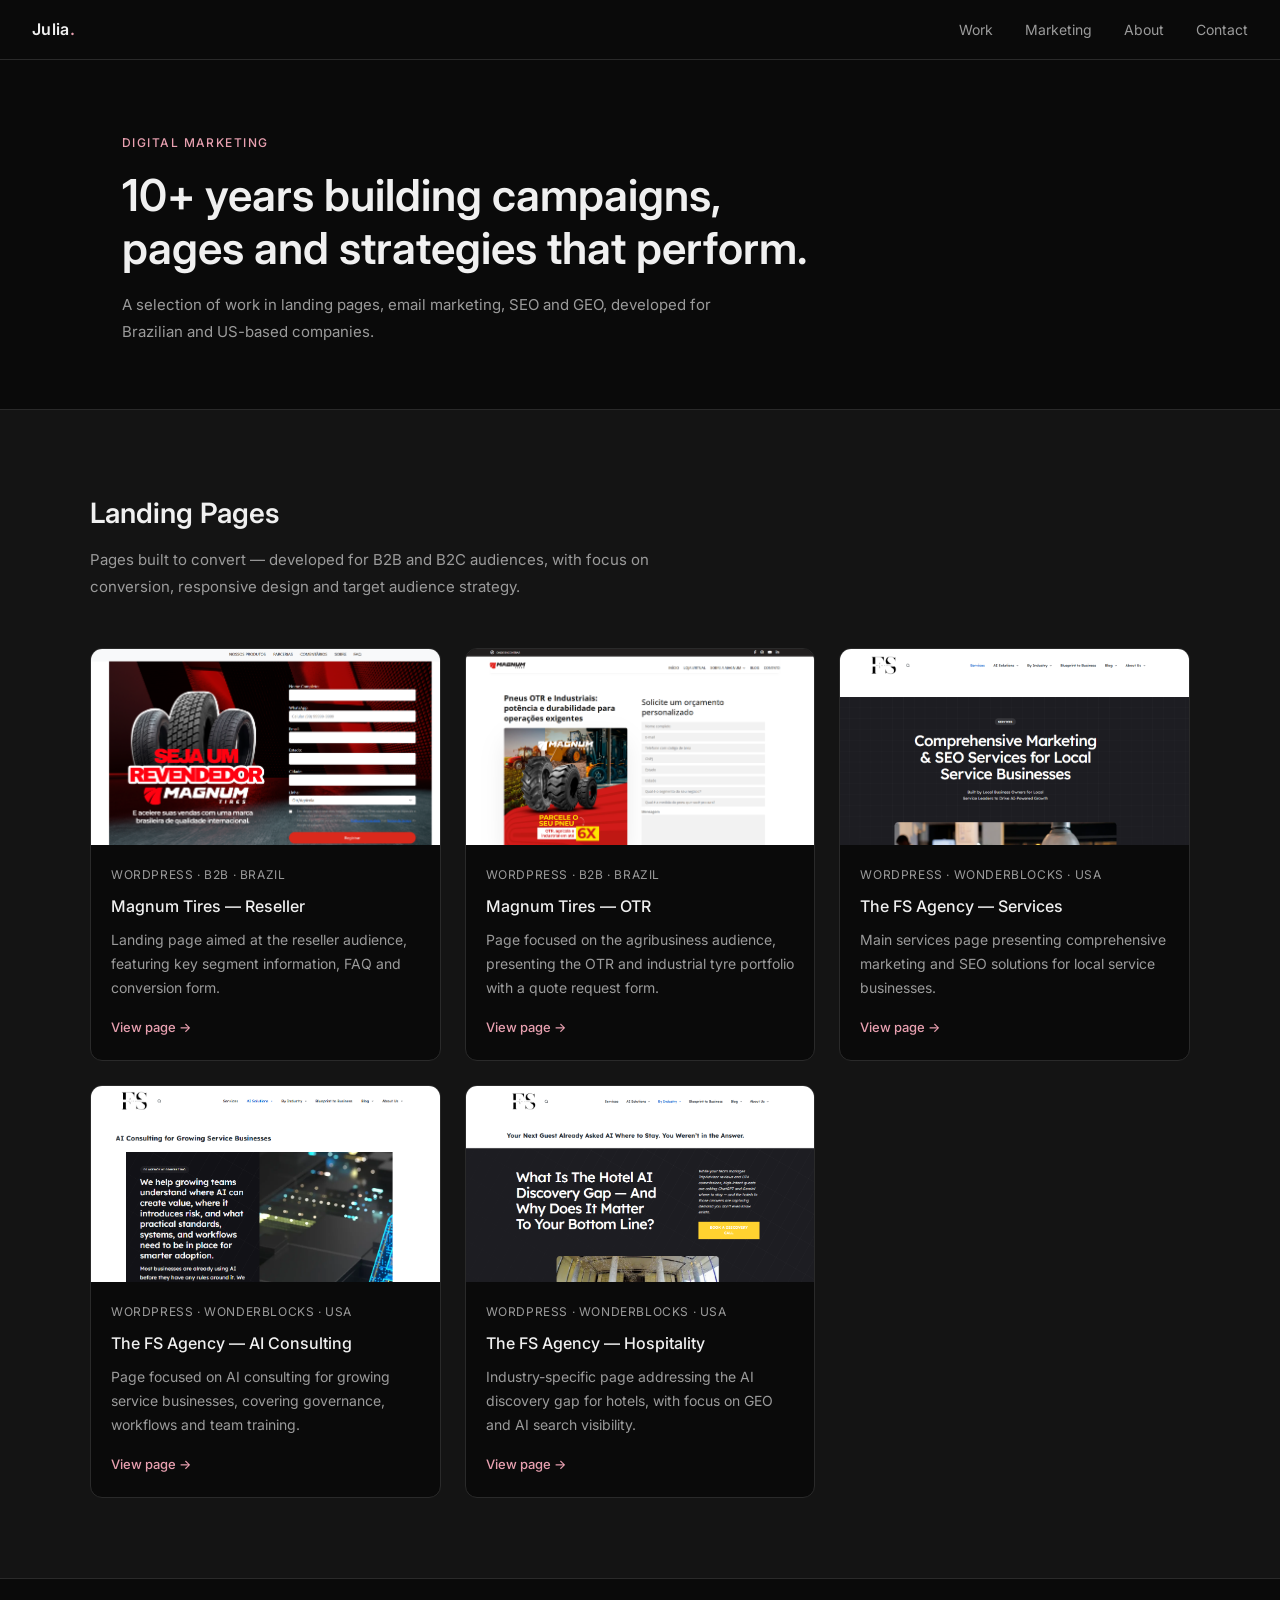
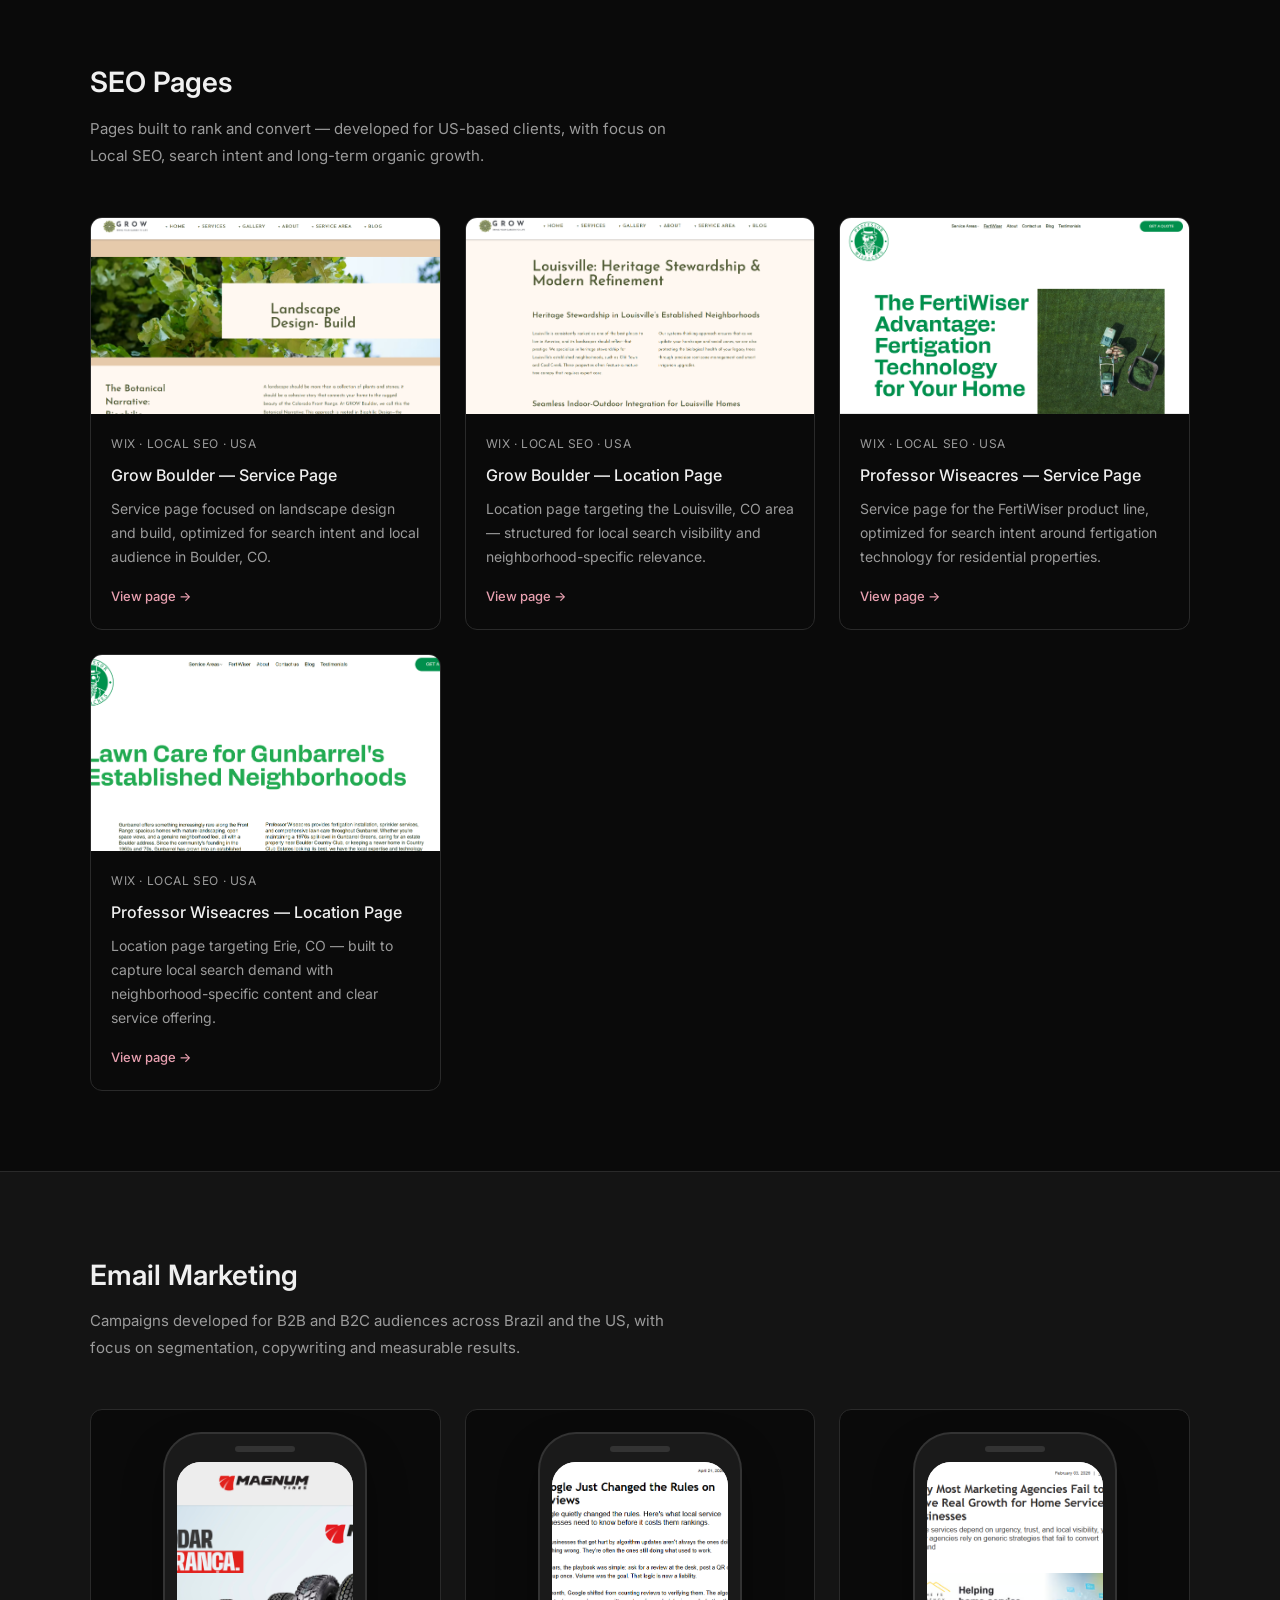
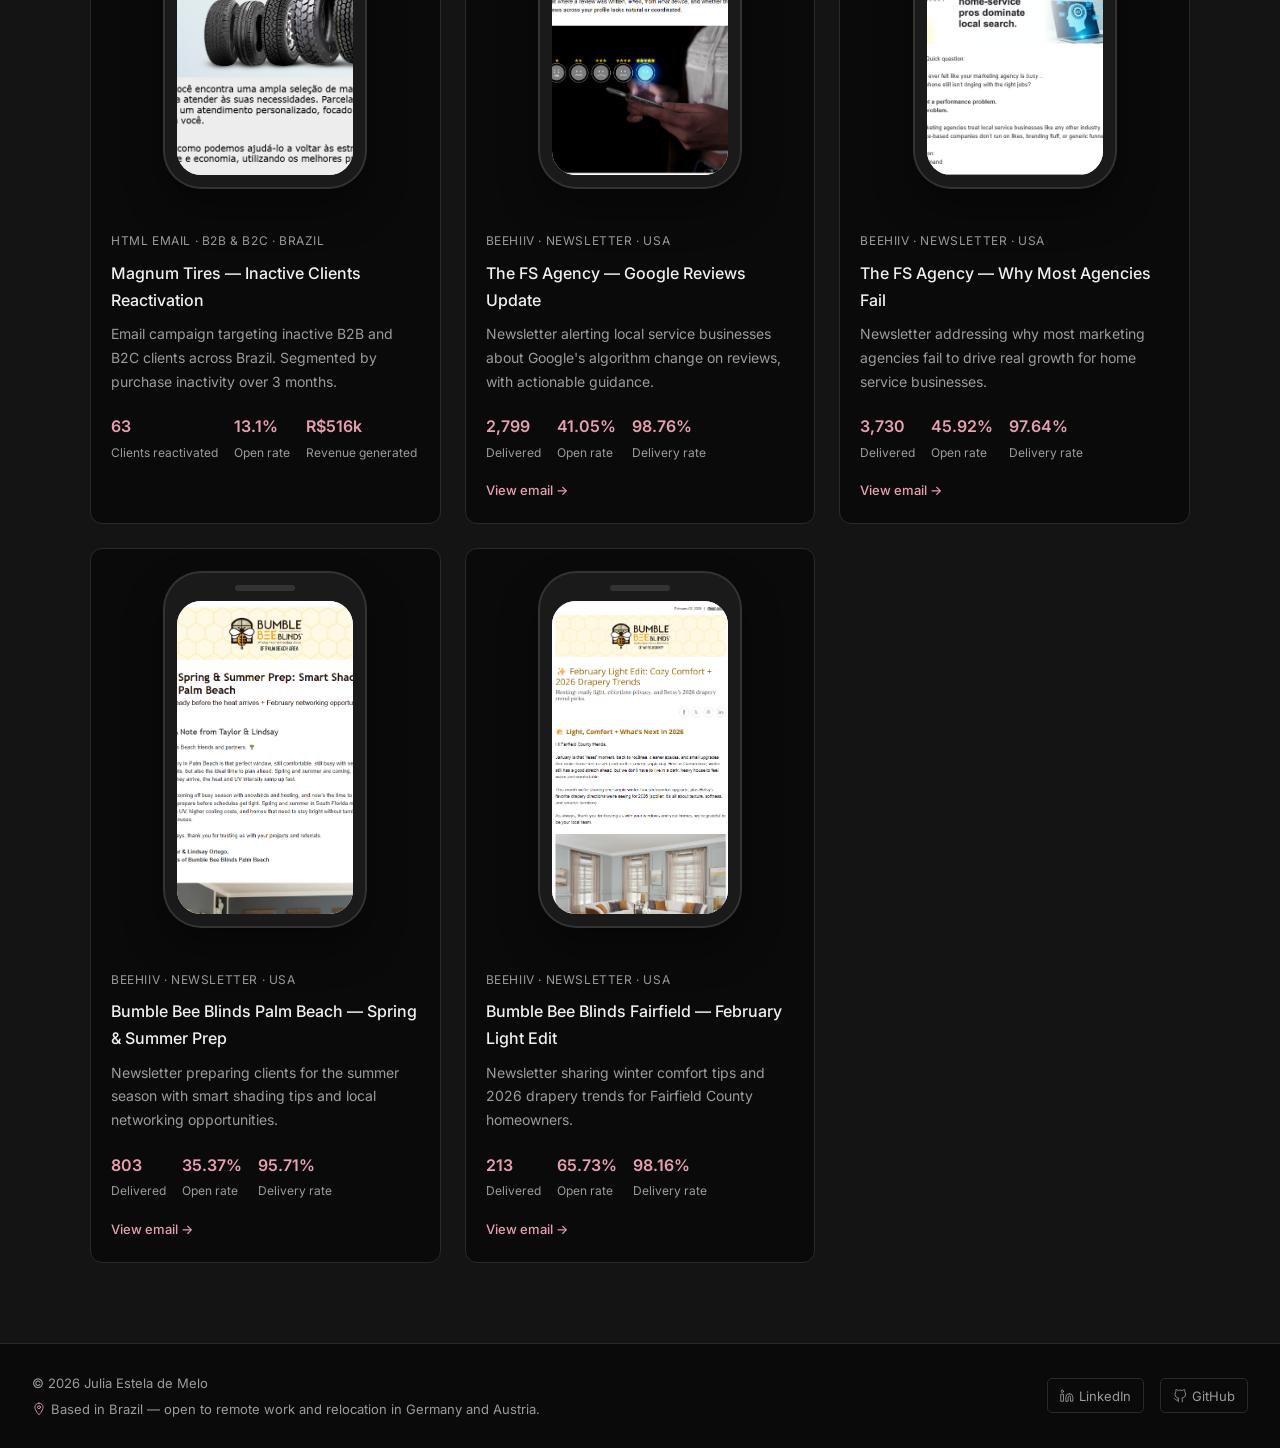
==== digital-marketing.html @ 3f05b2bf "feat: add email marketing section with phone mockup and metrics" ====
<!DOCTYPE html>
<html lang="en">
<head>
  <meta charset="UTF-8">
  <meta name="viewport" content="width=device-width, initial-scale=1.0">

  <!-- Search engine indexing: private portfolio, do not index -->
  <meta name="robots" content="noindex, nofollow">

  <!-- SEO: page description -->
  <meta name="description" content="Digital marketing portfolio — landing pages, email marketing, SEO and GEO work by Julia Estela de Melo.">

  <!-- Open Graph -->
  <meta property="og:title" content="Digital Marketing — Julia Estela de Melo">
  <meta property="og:description" content="Landing pages, email marketing, SEO and GEO work by Julia Estela de Melo.">
  <meta property="og:type" content="website">

 <title>Julia Estela de Melo — Front-End & SEO · Code Meets Strategy</title>

  <!-- Fonts -->
  <link rel="preconnect" href="https://fonts.googleapis.com">
  <link rel="preconnect" href="https://fonts.gstatic.com" crossorigin>
  <link href="https://fonts.googleapis.com/css2?family=Inter:wght@400;500;600&display=swap" rel="stylesheet">

  <style>
    /* ==============================
       RESET & BASE
    ============================== */
    *, *::before, *::after {
      box-sizing: border-box;
      margin: 0;
      padding: 0;
    }

    :root {
      --color-bg:         #0a0a0a;
      --color-bg-alt:     #141414;
      --color-text:       #f0f0f0;
      --color-muted:      #9b9b9b;
      --color-accent:     #e8a0b0;
      --color-border:     #2a2a2a;
      --font-main:        'Inter', system-ui, sans-serif;
    }

    html { scroll-behavior: smooth; }

    body {
      font-family: var(--font-main);
      background-color: var(--color-bg);
      color: var(--color-text);
      line-height: 1.7;
    }

    /* ==============================
       NAVBAR
    ============================== */
    .navbar {
      position: fixed;
      top: 0;
      left: 0;
      width: 100%;
      z-index: 100;
      background-color: var(--color-bg);
      border-bottom: 1px solid var(--color-border);
      padding: 1rem 2rem;
      display: flex;
      justify-content: space-between;
      align-items: center;
    }

    .navbar__logo {
      font-size: 1rem;
      font-weight: 600;
      color: var(--color-text);
      text-decoration: none;
      letter-spacing: 0.02em;
    }

    .navbar__logo span { color: var(--color-accent); }

    .navbar__links {
      list-style: none;
      display: flex;
      gap: 2rem;
    }

    .navbar__links a {
      font-size: 0.875rem;
      color: var(--color-muted);
      text-decoration: none;
      transition: color 0.2s;
    }

    .navbar__links a:hover { color: var(--color-accent); }

    .navbar__toggle {
      display: none;
      flex-direction: column;
      gap: 5px;
      cursor: pointer;
      background: none;
      border: none;
      padding: 4px;
    }

    .navbar__toggle span {
      display: block;
      width: 24px;
      height: 1.5px;
      background-color: var(--color-text);
      transition: background-color 0.2s;
    }

    .navbar__toggle:hover span { background-color: var(--color-accent); }

    /* ==============================
       PAGE HERO
    ============================== */
    .page-hero {
      padding: 8rem 2rem 4rem;
      max-width: 1100px;
      margin: 0 auto;
    }

    .page-hero__label {
      display: inline-block;
      font-size: 0.75rem;
      font-weight: 500;
      letter-spacing: 0.12em;
      text-transform: uppercase;
      color: var(--color-accent);
      margin-bottom: 1rem;
    }

    .page-hero__title {
      font-size: clamp(1.75rem, 4vw, 2.75rem);
      font-weight: 600;
      color: var(--color-text);
      margin-bottom: 1rem;
      line-height: 1.2;
    }

    .page-hero__desc {
      font-size: 0.9375rem;
      color: var(--color-muted);
      max-width: 600px;
      line-height: 1.8;
    }

    /* ==============================
       SECTION BASE
    ============================== */
    .section {
      padding: 5rem 2rem;
      border-top: 1px solid var(--color-border);
    }

    .section--alt { background-color: var(--color-bg-alt); }

    .section__container {
      max-width: 1100px;
      margin: 0 auto;
    }

    .section__label {
      display: inline-block;
      font-size: 0.75rem;
      font-weight: 500;
      letter-spacing: 0.12em;
      text-transform: uppercase;
      color: var(--color-accent);
      margin-bottom: 0.75rem;
    }

    .section__title {
      font-size: clamp(1.25rem, 3vw, 1.75rem);
      font-weight: 600;
      color: var(--color-text);
      margin-bottom: 0.5rem;
    }

    .section__desc {
      font-size: 0.9375rem;
      color: var(--color-muted);
      max-width: 600px;
      line-height: 1.8;
      margin-bottom: 3rem;
    }

    /* ==============================
       CARDS GRID
    ============================== */
    .cards__grid {
      display: grid;
      grid-template-columns: repeat(auto-fit, minmax(300px, 1fr));
      gap: 1.5rem;
    }

    .card {
      background-color: var(--color-bg);
      border: 1px solid var(--color-border);
      border-radius: 12px;
      overflow: hidden;
      transition: border-color 0.2s;
    }

    .card:hover { border-color: rgba(232, 160, 176, 0.3); }

    .card__image {
      width: 100%;
      aspect-ratio: 16 / 9;
      object-fit: cover;
      object-position: top;
      display: block;
    }

    .card__body {
      padding: 1.25rem;
      display: flex;
      flex-direction: column;
      gap: 0.5rem;
    }

    .card__tag {
      font-size: 0.75rem;
      color: var(--color-muted);
      letter-spacing: 0.05em;
      text-transform: uppercase;
    }

    .card__title {
      font-size: 1rem;
      font-weight: 500;
      color: var(--color-text);
    }

    .card__desc {
      font-size: 0.875rem;
      color: var(--color-muted);
      line-height: 1.7;
    }

    .card__link {
      display: inline-flex;
      align-items: center;
      gap: 5px;
      font-size: 0.8125rem;
      font-weight: 500;
      color: var(--color-accent);
      text-decoration: none;
      margin-top: 0.5rem;
      border-bottom: 1px solid transparent;
      transition: border-color 0.2s;
      padding-bottom: 1px;
      width: fit-content;
    }

    .card__link:hover { border-color: var(--color-accent); }

    /* ==============================
       FOOTER
    ============================== */
    .footer {
      padding: 1.75rem 2rem;
      border-top: 1px solid var(--color-border);
      display: flex;
      justify-content: space-between;
      align-items: center;
      gap: 2rem;
    }

    .footer__left {
      display: flex;
      flex-direction: column;
      gap: 0.25rem;
    }

    .footer__copy {
      font-size: 0.8125rem;
      color: var(--color-muted);
    }

    .footer__location {
      font-size: 0.8125rem;
      color: var(--color-muted);
      display: flex;
      align-items: center;
      gap: 5px;
      flex-wrap: nowrap;
    }

    .footer__location svg {
      flex-shrink: 0;
      display: block;
      margin-top: 1px;
    }

    .footer__links {
      display: flex;
      gap: 1rem;
      flex-shrink: 0;
    }

    .footer__link {
      font-size: 0.8125rem;
      color: var(--color-muted);
      text-decoration: none;
      display: inline-flex;
      align-items: center;
      gap: 5px;
      border: 1px solid var(--color-border);
      padding: 0.35rem 0.75rem;
      border-radius: 5px;
      transition: color 0.2s, border-color 0.2s;
    }

    .footer__link:hover {
      color: var(--color-accent);
      border-color: rgba(232, 160, 176, 0.3);
    }

    /* ==============================
   PHONE MOCKUP
============================== */
.phone-mockup {
  width: 200px;
  margin: 1.5rem auto;
  background-color: #1a1a1a;
  border-radius: 36px;
  padding: 12px;
  box-shadow:
    0 0 0 2px #333,
    0 20px 40px rgba(0, 0, 0, 0.4);
  position: relative;
}

.phone-mockup::before {
  content: '';
  display: block;
  width: 60px;
  height: 6px;
  background-color: #333;
  border-radius: 3px;
  margin: 0 auto 10px;
}

.phone-mockup__screen {
  border-radius: 24px;
  overflow: hidden;
  aspect-ratio: 9 / 16;
  background-color: #fff;
}

.phone-mockup__screen img {
  width: 100%;
  height: 100%;
  object-fit: cover;
  object-position: top;
  display: block;
}

/* ==============================
   EMAIL METRICS
============================== */
.email-metrics {
  display: flex;
  gap: 1rem;
  margin-top: 0.75rem;
  flex-wrap: wrap;
}

.email-metric {
  display: flex;
  flex-direction: column;
  gap: 2px;
}

.email-metric__value {
  font-size: 1rem;
  font-weight: 600;
  color: var(--color-accent);
}

.email-metric__label {
  font-size: 0.75rem;
  color: var(--color-muted);
}

    /* ==============================
       RESPONSIVE
    ============================== */
    @media (max-width: 768px) {
      .navbar__links {
        display: none;
        flex-direction: column;
        gap: 1rem;
        position: absolute;
        top: 100%;
        left: 0;
        width: 100%;
        background-color: var(--color-bg);
        border-bottom: 1px solid var(--color-border);
        padding: 1.5rem 2rem;
      }

      .navbar__links.is-open { display: flex; }
      .navbar__toggle { display: flex; }

      .page-hero { padding: 7rem 1.5rem 3rem; }

      .section { padding: 3rem 1.5rem; }

      .cards__grid { grid-template-columns: 1fr; }

      .footer {
        flex-direction: column;
        text-align: center;
        gap: 1rem;
      }

      .footer__left { align-items: center; }
      .footer__location { justify-content: center; }
      .footer__links { justify-content: center; }
    }
  </style>
</head>

<body>

  <!-- NAVBAR -->
  <header>
    <nav class="navbar" aria-label="Main navigation">
      <a href="index.html" class="navbar__logo">Julia<span>.</span></a>
      <ul class="navbar__links" id="navLinks">
        <li><a href="index.html#work">Work</a></li>
        <li><a href="digital-marketing.html" aria-current="page">Marketing</a></li>
        <li><a href="index.html#about">About</a></li>
        <li><a href="index.html#contact">Contact</a></li>
      </ul>
      <button class="navbar__toggle" id="navToggle" aria-label="Toggle menu" aria-expanded="false" aria-controls="navLinks">
        <span></span><span></span><span></span>
      </button>
    </nav>
  </header>

  <main>

    <!-- PAGE HERO -->
    <div class="page-hero">
      <span class="page-hero__label">Digital Marketing</span>
      <h1 class="page-hero__title">10+ years building campaigns,<br>pages and strategies that perform.</h1>
      <p class="page-hero__desc">
        A selection of work in landing pages, email marketing, SEO and GEO, developed for Brazilian and US-based companies.
      </p>
    </div>

    <!-- LANDING PAGES -->
    <section class="section section--alt" id="landing-pages">
      <div class="section__container">
        <h2 class="section__title">Landing Pages</h2>
        <p class="section__desc">Pages built to convert — developed for B2B and B2C audiences, with focus on conversion, responsive design and target audience strategy.</p>
        <div class="cards__grid">

          <!-- Card: Magnum Revendedor -->
          <div class="card">
            <img src="assets/images/magnum-revendedor.png" alt="Magnum Tires reseller landing page" class="card__image" loading="lazy">
            <div class="card__body">
              <span class="card__tag">WordPress · B2B · Brazil</span>
              <h3 class="card__title">Magnum Tires — Reseller</h3>
              <p class="card__desc">Landing page aimed at the reseller audience, featuring key segment information, FAQ and conversion form.</p>
              <a href="https://magnumtires.com.br/revendedor/" target="_blank" rel="noopener noreferrer" class="card__link">View page →</a>
            </div>
          </div>

          <!-- Card: Magnum OTR -->
          <div class="card">
            <img src="assets/images/magnum-otr.png" alt="Magnum Tires OTR landing page" class="card__image" loading="lazy">
            <div class="card__body">
              <span class="card__tag">WordPress · B2B · Brazil</span>
              <h3 class="card__title">Magnum Tires — OTR</h3>
              <p class="card__desc">Page focused on the agribusiness audience, presenting the OTR and industrial tyre portfolio with a quote request form.</p>
              <a href="https://magnumtires.com.br/otr/" target="_blank" rel="noopener noreferrer" class="card__link">View page →</a>
            </div>
          </div>

          <!-- Card: FS Services -->
          <div class="card">
            <img src="assets/images/fs-services.png" alt="FS Agency services page" class="card__image" loading="lazy">
            <div class="card__body">
              <span class="card__tag">WordPress · Wonderblocks · USA</span>
              <h3 class="card__title">The FS Agency — Services</h3>
              <p class="card__desc">Main services page presenting comprehensive marketing and SEO solutions for local service businesses.</p>
              <a href="https://fsagency.co/services/" target="_blank" rel="noopener noreferrer" class="card__link">View page →</a>
            </div>
          </div>

          <!-- Card: FS AI Consulting -->
          <div class="card">
            <img src="assets/images/fs-consulting.png" alt="FS Agency AI consulting page" class="card__image" loading="lazy">
            <div class="card__body">
              <span class="card__tag">WordPress · Wonderblocks · USA</span>
              <h3 class="card__title">The FS Agency — AI Consulting</h3>
              <p class="card__desc">Page focused on AI consulting for growing service businesses, covering governance, workflows and team training.</p>
              <a href="https://fsagency.co/ai-consulting/" target="_blank" rel="noopener noreferrer" class="card__link">View page →</a>
            </div>
          </div>

          <!-- Card: FS Hospitality -->
          <div class="card">
            <img src="assets/images/fs-hospitality.png" alt="FS Agency hospitality page" class="card__image" loading="lazy">
            <div class="card__body">
              <span class="card__tag">WordPress · Wonderblocks · USA</span>
              <h3 class="card__title">The FS Agency — Hospitality</h3>
              <p class="card__desc">Industry-specific page addressing the AI discovery gap for hotels, with focus on GEO and AI search visibility.</p>
              <a href="https://fsagency.co/hospitality/" target="_blank" rel="noopener noreferrer" class="card__link">View page →</a>
            </div>
          </div>

        </div>
      </div>
    </section>


    <!-- SEO PAGES -->
<section class="section" id="seo-pages">
  <div class="section__container">
    <h2 class="section__title">SEO Pages</h2>
<p class="section__desc">Pages built to rank and convert — developed for US-based clients, with focus on Local SEO, search intent and long-term organic growth.</p>
    <div class="cards__grid">

      <!-- Card: Grow Boulder — Service -->
      <div class="card">
        <img src="assets/images/grow-services.png" alt="Grow Boulder landscape design service page" class="card__image" loading="lazy">
        <div class="card__body">
          <span class="card__tag">Wix · Local SEO · USA</span>
          <h3 class="card__title">Grow Boulder — Service Page</h3>
          <p class="card__desc">Service page focused on landscape design and build, optimized for search intent and local audience in Boulder, CO.</p>
          <a href="https://www.grow-boulder.com/landscape-design-build-boulder-co" target="_blank" rel="noopener noreferrer" class="card__link">View page →</a>
        </div>
      </div>

      <!-- Card: Grow Boulder — Location -->
      <div class="card">
        <img src="assets/images/grow-local.png" alt="Grow Boulder Louisville location page" class="card__image" loading="lazy">
        <div class="card__body">
          <span class="card__tag">Wix · Local SEO · USA</span>
          <h3 class="card__title">Grow Boulder — Location Page</h3>
          <p class="card__desc">Location page targeting the Louisville, CO area — structured for local search visibility and neighborhood-specific relevance.</p>
          <a href="https://www.grow-boulder.com/services/smart-irrigation-drainage-boulder" target="_blank" rel="noopener noreferrer" class="card__link">View page →</a>
        </div>
      </div>

      <!-- Card: Professor Wiseacres — Service -->
      <div class="card">
        <img src="assets/images/professor-services.png" alt="Professor Wiseacres FertiWiser service page" class="card__image" loading="lazy">
        <div class="card__body">
          <span class="card__tag">Wix · Local SEO · USA</span>
          <h3 class="card__title">Professor Wiseacres — Service Page</h3>
          <p class="card__desc">Service page for the FertiWiser product line, optimized for search intent around fertigation technology for residential properties.</p>
          <a href="https://www.professorwiseacres.com/fertiwiser" target="_blank" rel="noopener noreferrer" class="card__link">View page →</a>
        </div>
      </div>

      <!-- Card: Professor Wiseacres — Location -->
      <div class="card">
        <img src="assets/images/professor-local.png" alt="Professor Wiseacres Erie CO location page" class="card__image" loading="lazy">
        <div class="card__body">
          <span class="card__tag">Wix · Local SEO · USA</span>
          <h3 class="card__title">Professor Wiseacres — Location Page</h3>
          <p class="card__desc">Location page targeting Erie, CO — built to capture local search demand with neighborhood-specific content and clear service offering.</p>
          <a href="https://www.professorwiseacres.com/services/erie-co" target="_blank" rel="noopener noreferrer" class="card__link">View page →</a>
        </div>
      </div>

    </div>
  </div>
</section>

<!-- EMAIL MARKETING -->
<section class="section section--alt" id="email-marketing">
  <div class="section__container">
    <h2 class="section__title">Email Marketing</h2>
    <p class="section__desc">
      Campaigns developed for B2B and B2C audiences across Brazil and the US, with focus on segmentation, copywriting and measurable results.
    </p>
    <div class="cards__grid">

      <!-- Card: Magnum Tires -->
      <div class="card">
        <div class="phone-mockup">
          <div class="phone-mockup__screen">
            <img src="assets/images/email-magnum.png" alt="Magnum Tires reactivation email" loading="lazy">
          </div>
        </div>
        <div class="card__body">
          <span class="card__tag">HTML Email · B2B & B2C · Brazil</span>
          <h3 class="card__title">Magnum Tires — Inactive Clients Reactivation</h3>
          <p class="card__desc">Email campaign targeting inactive B2B and B2C clients across Brazil. Segmented by purchase inactivity over 3 months.</p>
          <div class="email-metrics">
            <div class="email-metric">
              <span class="email-metric__value">63</span>
              <span class="email-metric__label">Clients reactivated</span>
            </div>
            <div class="email-metric">
              <span class="email-metric__value">13.1%</span>
              <span class="email-metric__label">Open rate</span>
            </div>
            <div class="email-metric">
              <span class="email-metric__value">R$516k</span>
              <span class="email-metric__label">Revenue generated</span>
            </div>
          </div>
        </div>
      </div>

      <!-- Card: The FS Agency — Google Reviews -->
      <div class="card">
        <div class="phone-mockup">
          <div class="phone-mockup__screen">
            <img src="assets/images/fs-email1.png" alt="The FS Agency email about Google reviews update" loading="lazy">
          </div>
        </div>
        <div class="card__body">
          <span class="card__tag">Beehiiv · Newsletter · USA</span>
          <h3 class="card__title">The FS Agency — Google Reviews Update</h3>
          <p class="card__desc">Newsletter alerting local service businesses about Google's algorithm change on reviews, with actionable guidance.</p>
          <div class="email-metrics">
            <div class="email-metric">
              <span class="email-metric__value">2,799</span>
              <span class="email-metric__label">Delivered</span>
            </div>
            <div class="email-metric">
              <span class="email-metric__value">41.05%</span>
              <span class="email-metric__label">Open rate</span>
            </div>
            <div class="email-metric">
              <span class="email-metric__value">98.76%</span>
              <span class="email-metric__label">Delivery rate</span>
            </div>
          </div>
          <a href="https://fsagency.beehiiv.com/p/google-just-changed-the-rules-on-reviews" target="_blank" rel="noopener noreferrer" class="card__link">View email →</a>
        </div>
      </div>

      <!-- Card: The FS Agency — Marketing Agencies -->
      <div class="card">
        <div class="phone-mockup">
          <div class="phone-mockup__screen">
            <img src="assets/images/fs-email2.png" alt="The FS Agency email about marketing agencies" loading="lazy">
          </div>
        </div>
        <div class="card__body">
          <span class="card__tag">Beehiiv · Newsletter · USA</span>
          <h3 class="card__title">The FS Agency — Why Most Agencies Fail</h3>
          <p class="card__desc">Newsletter addressing why most marketing agencies fail to drive real growth for home service businesses.</p>
          <div class="email-metrics">
            <div class="email-metric">
              <span class="email-metric__value">3,730</span>
              <span class="email-metric__label">Delivered</span>
            </div>
            <div class="email-metric">
              <span class="email-metric__value">45.92%</span>
              <span class="email-metric__label">Open rate</span>
            </div>
            <div class="email-metric">
              <span class="email-metric__value">97.64%</span>
              <span class="email-metric__label">Delivery rate</span>
            </div>
          </div>
          <a href="https://fsagency.beehiiv.com/p/why-most-marketing-agencies-fail-to-drive-real-growth-for-home-service-businesses" target="_blank" rel="noopener noreferrer" class="card__link">View email →</a>
        </div>
      </div>

      <!-- Card: BBB Palm Beach -->
      <div class="card">
        <div class="phone-mockup">
          <div class="phone-mockup__screen">
            <img src="assets/images/email-bbb.png" alt="Bumble Bee Blinds Palm Beach email" loading="lazy">
          </div>
        </div>
        <div class="card__body">
          <span class="card__tag">Beehiiv · Newsletter · USA</span>
          <h3 class="card__title">Bumble Bee Blinds Palm Beach — Spring & Summer Prep</h3>
          <p class="card__desc">Newsletter preparing clients for the summer season with smart shading tips and local networking opportunities.</p>
          <div class="email-metrics">
            <div class="email-metric">
              <span class="email-metric__value">803</span>
              <span class="email-metric__label">Delivered</span>
            </div>
            <div class="email-metric">
              <span class="email-metric__value">35.37%</span>
              <span class="email-metric__label">Open rate</span>
            </div>
            <div class="email-metric">
              <span class="email-metric__value">95.71%</span>
              <span class="email-metric__label">Delivery rate</span>
            </div>
          </div>
          <a href="https://bumble-bee-blinds-palm-beach.beehiiv.com/p/spring-summer-prep-smart-shading-for-palm-beach" target="_blank" rel="noopener noreferrer" class="card__link">View email →</a>
        </div>
      </div>

      <!-- Card: BBB Fairfield -->
      <div class="card">
        <div class="phone-mockup">
          <div class="phone-mockup__screen">
            <img src="assets/images/email-bbb-fairfield.png" alt="Bumble Bee Blinds Fairfield email" loading="lazy">
          </div>
        </div>
        <div class="card__body">
          <span class="card__tag">Beehiiv · Newsletter · USA</span>
          <h3 class="card__title">Bumble Bee Blinds Fairfield — February Light Edit</h3>
          <p class="card__desc">Newsletter sharing winter comfort tips and 2026 drapery trends for Fairfield County homeowners.</p>
          <div class="email-metrics">
            <div class="email-metric">
              <span class="email-metric__value">213</span>
              <span class="email-metric__label">Delivered</span>
            </div>
            <div class="email-metric">
              <span class="email-metric__value">65.73%</span>
              <span class="email-metric__label">Open rate</span>
            </div>
            <div class="email-metric">
              <span class="email-metric__value">98.16%</span>
              <span class="email-metric__label">Delivery rate</span>
            </div>
          </div>
          <a href="https://bumble-bee-blinds-fairfield.beehiiv.com/p/february-light-edit-cozy-comfort-2026-drapery-trends" target="_blank" rel="noopener noreferrer" class="card__link">View email →</a>
        </div>
      </div>

    </div>
  </div>
</section>

  </main>

  <!-- FOOTER -->
  <footer class="footer">
    <div class="footer__left">
      <p class="footer__copy" id="footerCopy"></p>
      <p class="footer__location">
        <svg xmlns="http://www.w3.org/2000/svg" width="14" height="14" viewBox="0 0 24 24" fill="none" stroke="#e8a0b0" stroke-width="1.5" stroke-linecap="round" stroke-linejoin="round" aria-hidden="true">
          <path d="M12 2C8.13 2 5 5.13 5 9c0 5.25 7 13 7 13s7-7.75 7-13c0-3.87-3.13-7-7-7z"/>
          <circle cx="12" cy="9" r="2.5"/>
        </svg>
        Based in Brazil — open to remote work and relocation in Germany and Austria.
      </p>
    </div>
    <nav class="footer__links" aria-label="Social links">
      <a href="https://www.linkedin.com/in/juliaestelamelo/" target="_blank" rel="noopener noreferrer" class="footer__link">
        <svg xmlns="http://www.w3.org/2000/svg" width="14" height="14" viewBox="0 0 24 24" fill="none" stroke="currentColor" stroke-width="1.5" stroke-linecap="round" stroke-linejoin="round" aria-hidden="true">
          <path d="M16 8a6 6 0 0 1 6 6v7h-4v-7a2 2 0 0 0-2-2 2 2 0 0 0-2 2v7h-4v-7a6 6 0 0 1 6-6z"/>
          <rect x="2" y="9" width="4" height="12"/>
          <circle cx="4" cy="4" r="2"/>
        </svg>
        LinkedIn
      </a>
      <a href="https://github.com/juliaestelademelo" target="_blank" rel="noopener noreferrer" class="footer__link">
        <svg xmlns="http://www.w3.org/2000/svg" width="14" height="14" viewBox="0 0 24 24" fill="none" stroke="currentColor" stroke-width="1.5" stroke-linecap="round" stroke-linejoin="round" aria-hidden="true">
          <path d="M9 19c-5 1.5-5-2.5-7-3m14 6v-3.87a3.37 3.37 0 0 0-.94-2.61c3.14-.35 6.44-1.54 6.44-7A5.44 5.44 0 0 0 20 4.77 5.07 5.07 0 0 0 19.91 1S18.73.65 16 2.48a13.38 13.38 0 0 0-7 0C6.27.65 5.09 1 5.09 1A5.07 5.07 0 0 0 5 4.77a5.44 5.44 0 0 0-1.5 3.78c0 5.42 3.3 6.61 6.44 7A3.37 3.37 0 0 0 9 18.13V22"/>
        </svg>
        GitHub
      </a>
    </nav>
  </footer>

  <!-- SCRIPT: mobile menu + footer year -->
  <script>
    const toggle = document.getElementById('navToggle');
    const links = document.getElementById('navLinks');

    toggle.addEventListener('click', () => {
      const isOpen = links.classList.toggle('is-open');
      toggle.setAttribute('aria-expanded', isOpen);
    });

    links.querySelectorAll('a').forEach(link => {
      link.addEventListener('click', () => {
        links.classList.remove('is-open');
        toggle.setAttribute('aria-expanded', 'false');
      });
    });

    document.getElementById('footerCopy').textContent =
      `\u00A9 ${new Date().getFullYear()} Julia Estela de Melo`;
  </script>

</body>
</html>
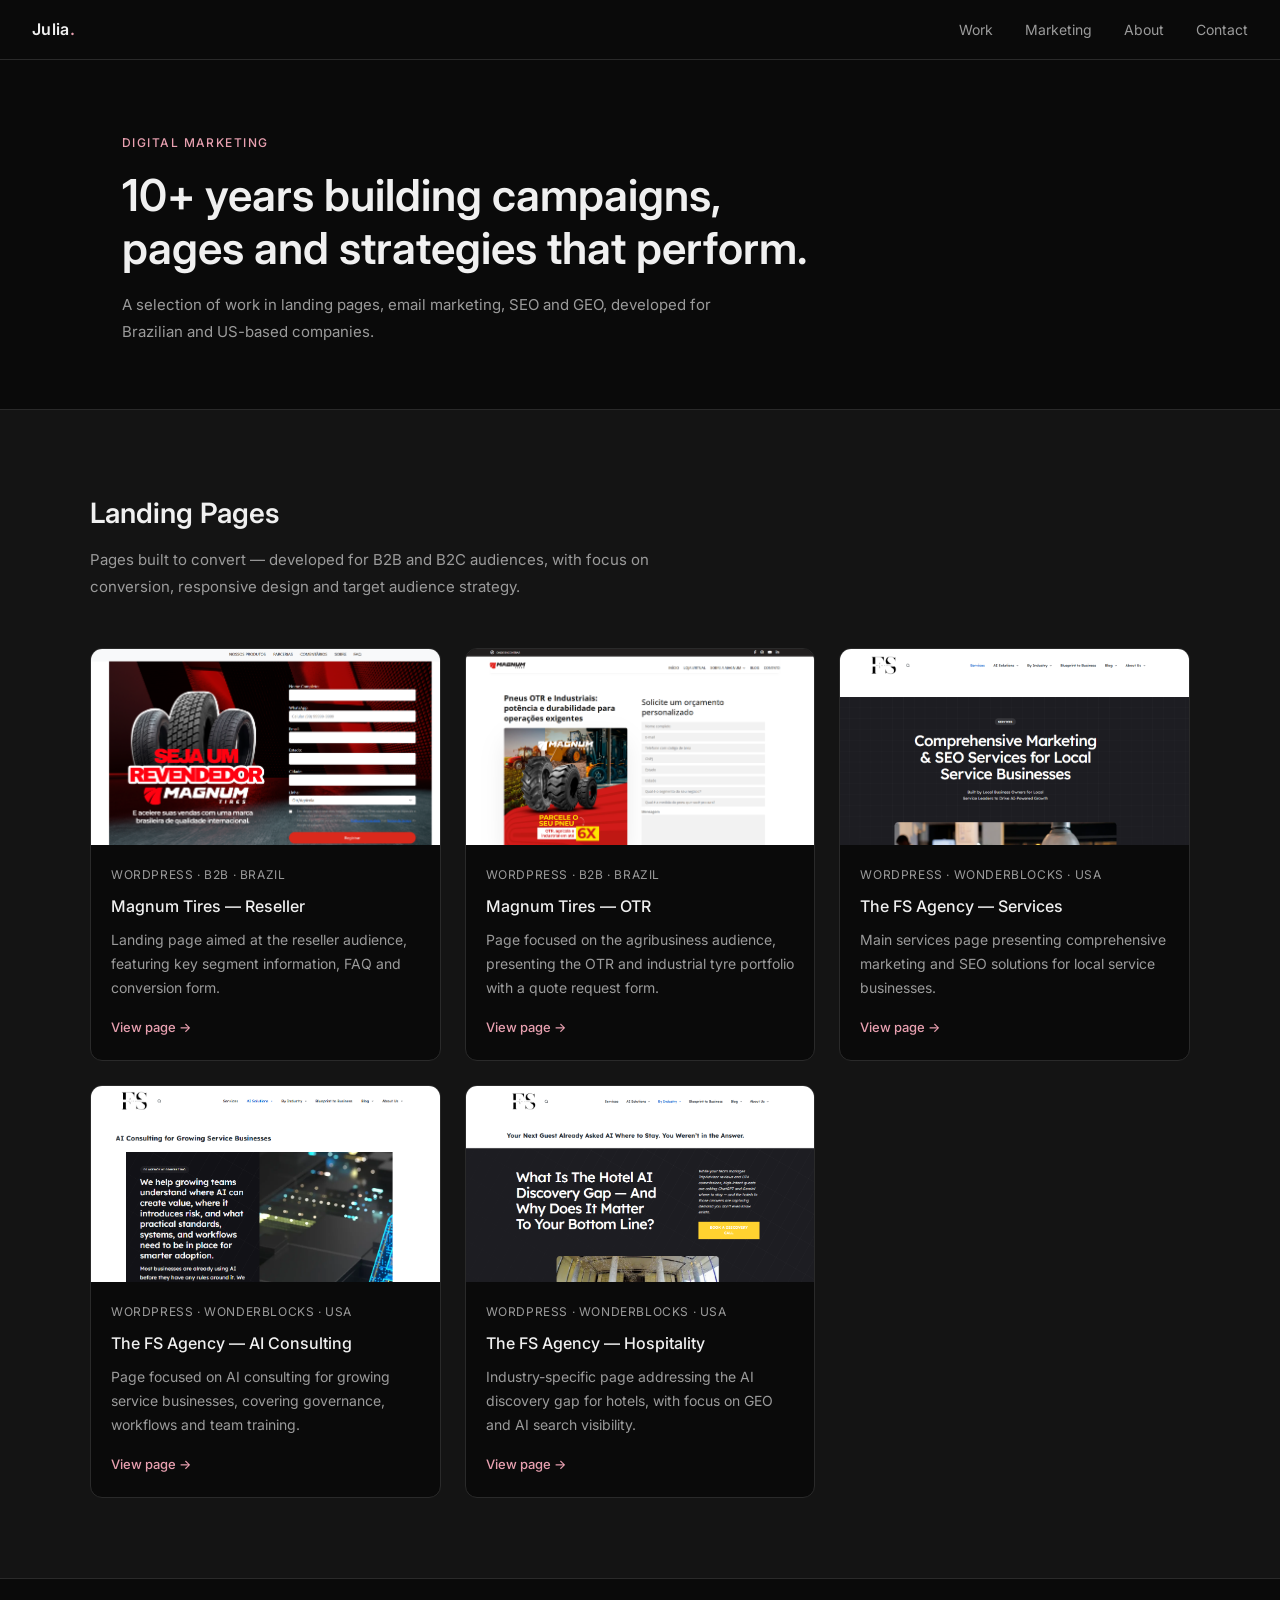
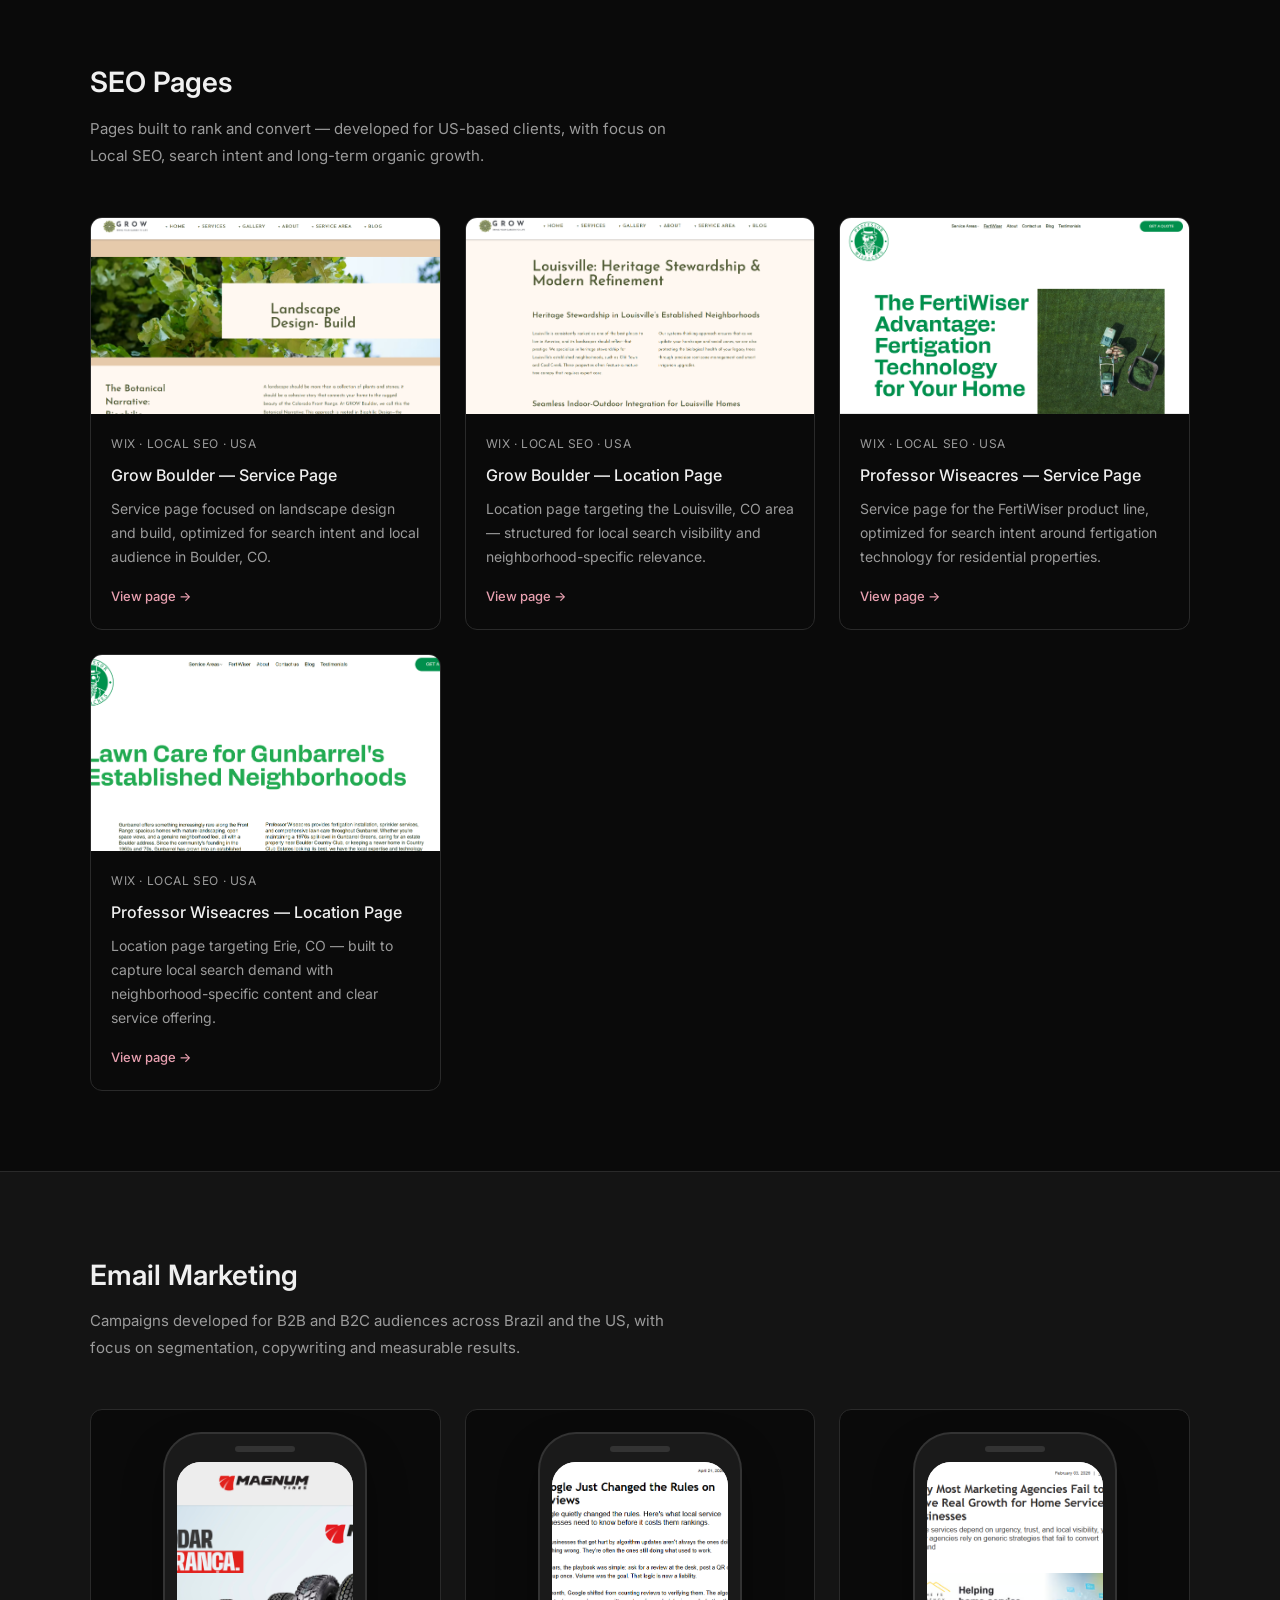
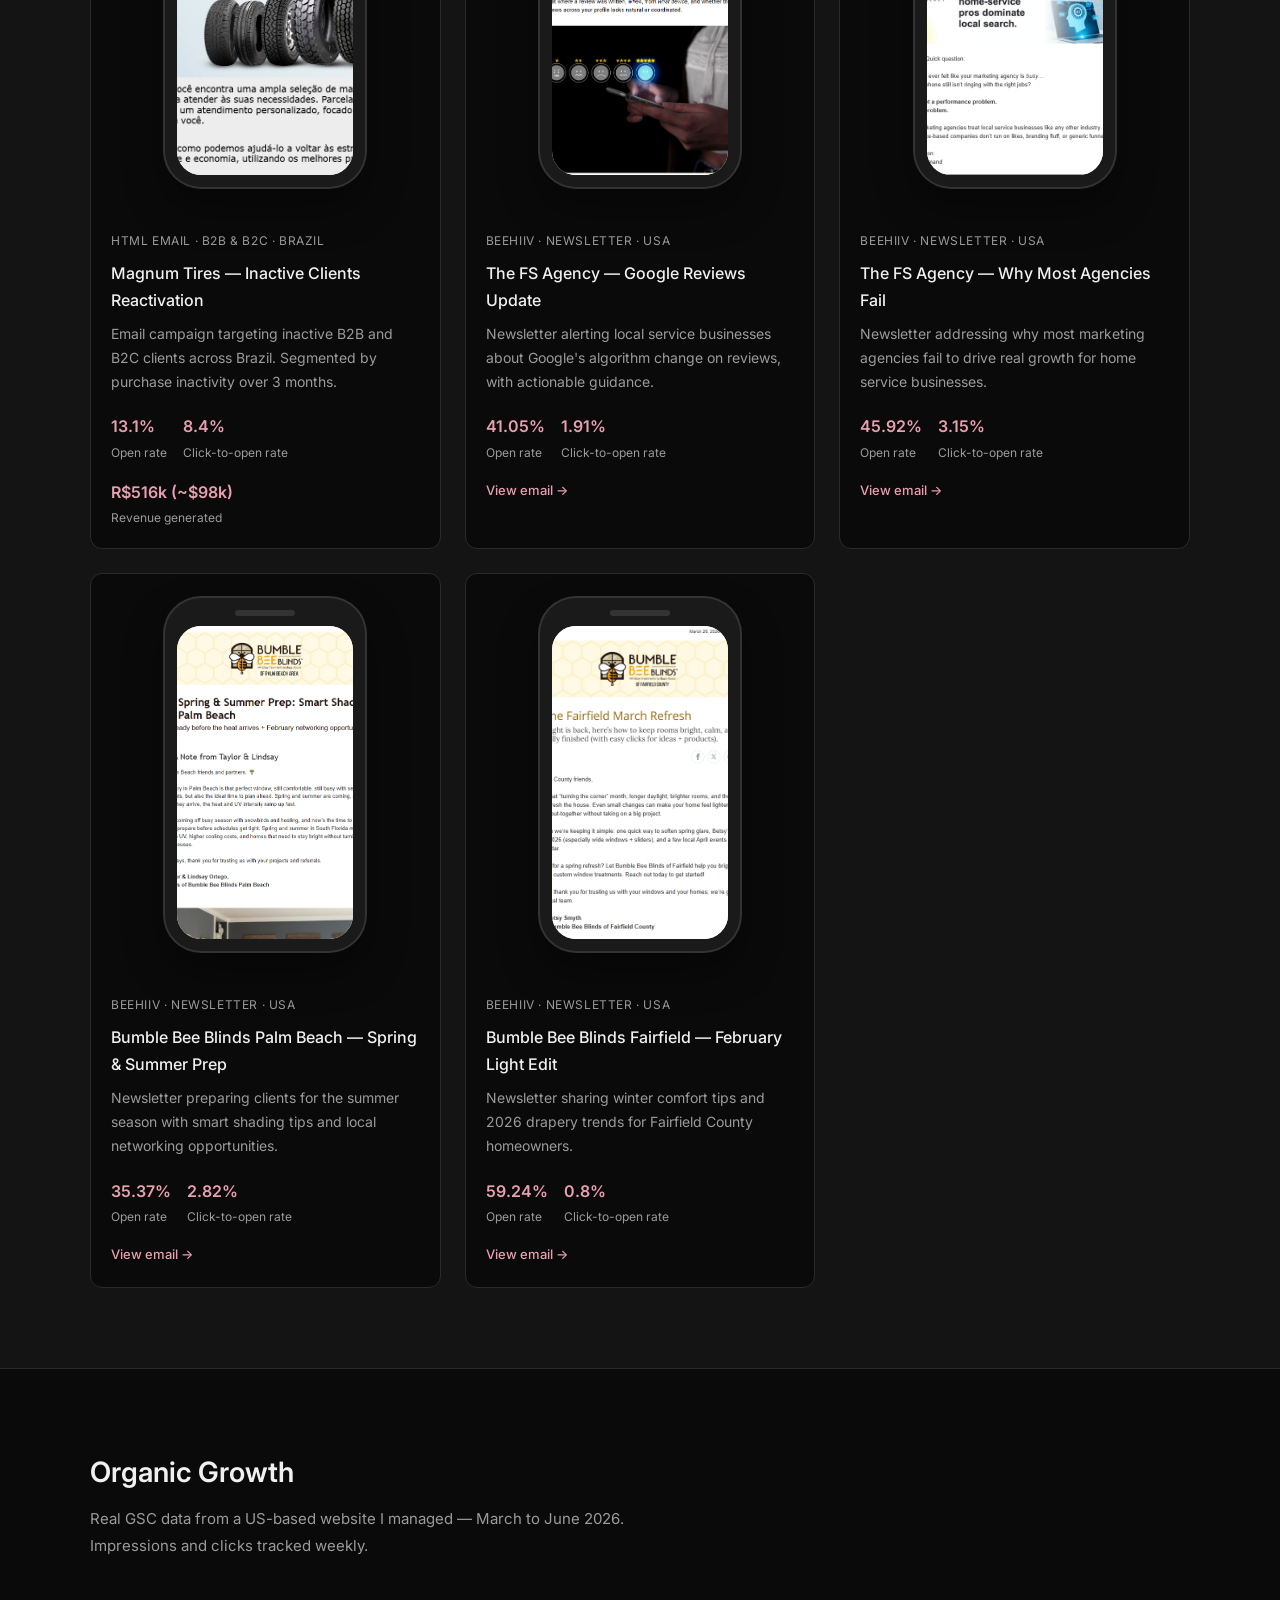
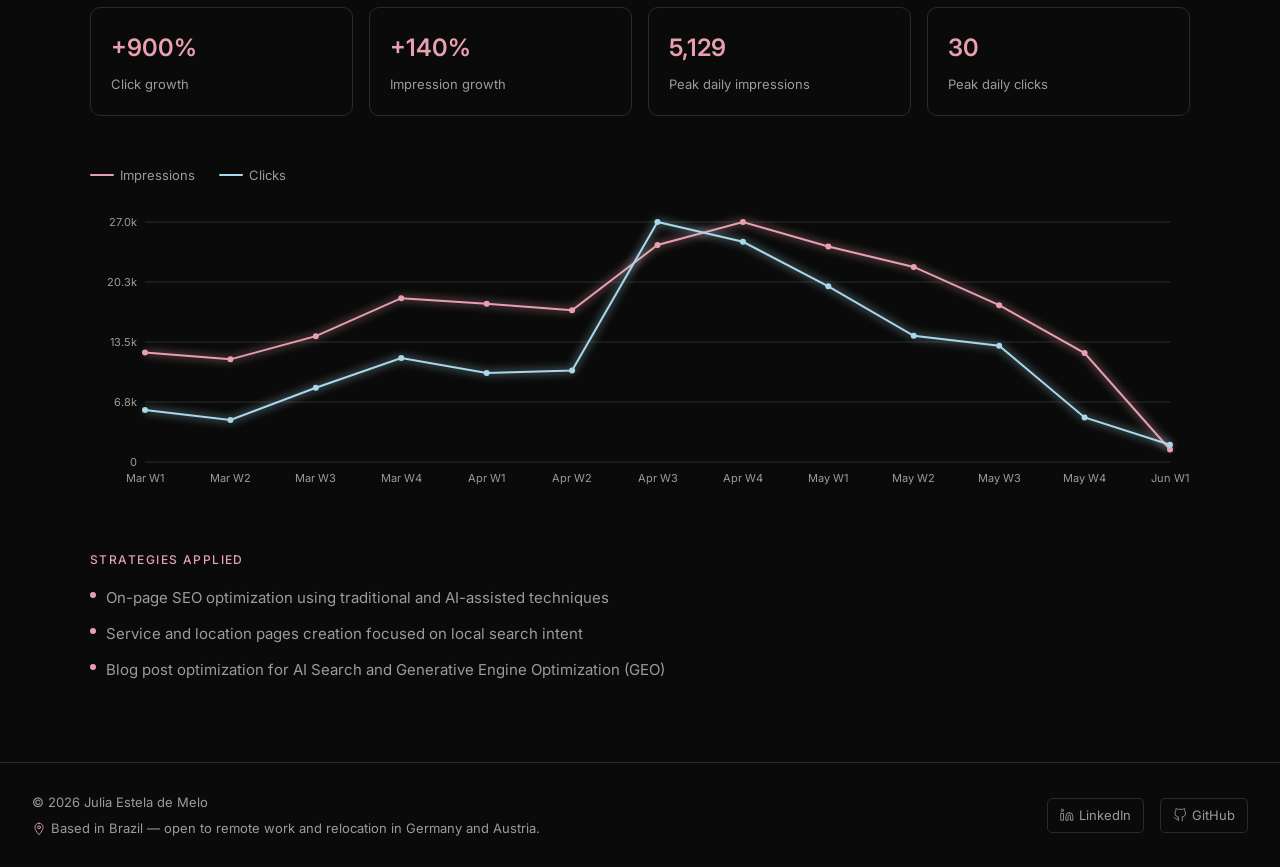
==== commit 6fa640e8: "feat: add digital marketing page with landing pages, seo, email and organic growth sections" ====
--- a/digital-marketing.html
+++ b/digital-marketing.html
@@ -384,6 +384,132 @@
 .email-metric__label {
   font-size: 0.75rem;
   color: var(--color-muted);
+}
+
+/* ==============================
+   SEO STATS
+============================== */
+.seo-stats {
+  display: grid;
+  grid-template-columns: repeat(4, 1fr);
+  gap: 1rem;
+  margin-bottom: 3rem;
+}
+
+.seo-stat {
+  background-color: var(--color-bg);
+  border: 1px solid var(--color-border);
+  border-radius: 10px;
+  padding: 1.25rem;
+  display: flex;
+  flex-direction: column;
+  gap: 0.25rem;
+}
+
+.seo-stat__value {
+  font-size: 1.5rem;
+  font-weight: 600;
+  color: var(--color-accent);
+}
+
+.seo-stat__label {
+  font-size: 0.8125rem;
+  color: var(--color-muted);
+}
+
+/* ==============================
+   CHART
+============================== */
+.chart-wrapper {
+  margin-bottom: 3rem;
+}
+
+.chart-legend {
+  display: flex;
+  gap: 1.5rem;
+  margin-bottom: 1rem;
+}
+
+.chart-legend__item {
+  font-size: 0.8125rem;
+  color: var(--color-muted);
+  display: flex;
+  align-items: center;
+  gap: 6px;
+}
+
+.chart-legend__item::before {
+  content: '';
+  display: inline-block;
+  width: 24px;
+  height: 2px;
+  border-radius: 1px;
+}
+
+.chart-legend__item--impressions::before {
+  background-color: var(--color-accent);
+}
+
+.chart-legend__item--clicks::before {
+  background-color: #a8d8ea;
+}
+
+.chart {
+  width: 100%;
+  height: 300px;
+  position: relative;
+}
+
+#seoCanvas {
+  width: 100%;
+  height: 100%;
+}
+
+/* ==============================
+   SEO STRATEGIES
+============================== */
+.seo-strategies__title {
+  font-size: 0.75rem;
+  font-weight: 500;
+  letter-spacing: 0.12em;
+  text-transform: uppercase;
+  color: var(--color-accent);
+  margin-bottom: 1rem;
+}
+
+.seo-strategies__grid {
+  display: flex;
+  flex-direction: column;
+  gap: 0.75rem;
+}
+
+.seo-strategy {
+  font-size: 0.9375rem;
+  color: var(--color-muted);
+  display: flex;
+  align-items: flex-start;
+  gap: 10px;
+  line-height: 1.6;
+}
+
+.seo-strategy .skill-dot {
+  margin-top: 6px;
+}
+
+.skill-dot {
+  width: 6px;
+  height: 6px;
+  min-width: 6px;
+  border-radius: 50%;
+  background-color: var(--color-accent);
+}
+
+
+/* Responsive */
+@media (max-width: 768px) {
+  .seo-stats {
+    grid-template-columns: repeat(2, 1fr);
+  }
 }
 
     /* ==============================
@@ -597,50 +723,46 @@
           <h3 class="card__title">Magnum Tires — Inactive Clients Reactivation</h3>
           <p class="card__desc">Email campaign targeting inactive B2B and B2C clients across Brazil. Segmented by purchase inactivity over 3 months.</p>
           <div class="email-metrics">
-            <div class="email-metric">
-              <span class="email-metric__value">63</span>
-              <span class="email-metric__label">Clients reactivated</span>
-            </div>
-            <div class="email-metric">
-              <span class="email-metric__value">13.1%</span>
-              <span class="email-metric__label">Open rate</span>
-            </div>
-            <div class="email-metric">
-              <span class="email-metric__value">R$516k</span>
-              <span class="email-metric__label">Revenue generated</span>
-            </div>
-          </div>
+  <div class="email-metric">
+    <span class="email-metric__value">13.1%</span>
+    <span class="email-metric__label">Open rate</span>
+  </div>
+  <div class="email-metric">
+    <span class="email-metric__value">8.4%</span>
+    <span class="email-metric__label">Click-to-open rate</span>
+  </div>
+  <div class="email-metric">
+    <span class="email-metric__value">R$516k (~$98k)</span>
+    <span class="email-metric__label">Revenue generated</span>
+  </div>
+</div>
         </div>
       </div>
 
       <!-- Card: The FS Agency — Google Reviews -->
-      <div class="card">
-        <div class="phone-mockup">
-          <div class="phone-mockup__screen">
-            <img src="assets/images/fs-email1.png" alt="The FS Agency email about Google reviews update" loading="lazy">
-          </div>
-        </div>
-        <div class="card__body">
-          <span class="card__tag">Beehiiv · Newsletter · USA</span>
-          <h3 class="card__title">The FS Agency — Google Reviews Update</h3>
-          <p class="card__desc">Newsletter alerting local service businesses about Google's algorithm change on reviews, with actionable guidance.</p>
-          <div class="email-metrics">
-            <div class="email-metric">
-              <span class="email-metric__value">2,799</span>
-              <span class="email-metric__label">Delivered</span>
-            </div>
-            <div class="email-metric">
-              <span class="email-metric__value">41.05%</span>
-              <span class="email-metric__label">Open rate</span>
-            </div>
-            <div class="email-metric">
-              <span class="email-metric__value">98.76%</span>
-              <span class="email-metric__label">Delivery rate</span>
-            </div>
-          </div>
-          <a href="https://fsagency.beehiiv.com/p/google-just-changed-the-rules-on-reviews" target="_blank" rel="noopener noreferrer" class="card__link">View email →</a>
-        </div>
-      </div>
+<div class="card">
+  <div class="phone-mockup">
+    <div class="phone-mockup__screen">
+      <img src="assets/images/fs-email1.png" alt="The FS Agency email about Google reviews update" loading="lazy">
+    </div>
+  </div>
+  <div class="card__body">
+    <span class="card__tag">Beehiiv · Newsletter · USA</span>
+    <h3 class="card__title">The FS Agency — Google Reviews Update</h3>
+    <p class="card__desc">Newsletter alerting local service businesses about Google's algorithm change on reviews, with actionable guidance.</p>
+    <div class="email-metrics" style="flex-wrap: nowrap;">
+      <div class="email-metric">
+        <span class="email-metric__value">41.05%</span>
+        <span class="email-metric__label">Open rate</span>
+      </div>
+      <div class="email-metric">
+        <span class="email-metric__value">1.91%</span>
+        <span class="email-metric__label">Click-to-open rate</span>
+      </div>
+    </div>
+    <a href="https://fsagency.beehiiv.com/p/google-just-changed-the-rules-on-reviews" target="_blank" rel="noopener noreferrer" class="card__link">View email →</a>
+  </div>
+</div>
 
       <!-- Card: The FS Agency — Marketing Agencies -->
       <div class="card">
@@ -654,19 +776,15 @@
           <h3 class="card__title">The FS Agency — Why Most Agencies Fail</h3>
           <p class="card__desc">Newsletter addressing why most marketing agencies fail to drive real growth for home service businesses.</p>
           <div class="email-metrics">
-            <div class="email-metric">
-              <span class="email-metric__value">3,730</span>
-              <span class="email-metric__label">Delivered</span>
-            </div>
-            <div class="email-metric">
-              <span class="email-metric__value">45.92%</span>
-              <span class="email-metric__label">Open rate</span>
-            </div>
-            <div class="email-metric">
-              <span class="email-metric__value">97.64%</span>
-              <span class="email-metric__label">Delivery rate</span>
-            </div>
-          </div>
+  <div class="email-metric">
+    <span class="email-metric__value">45.92%</span>
+    <span class="email-metric__label">Open rate</span>
+  </div>
+  <div class="email-metric">
+    <span class="email-metric__value">3.15%</span>
+    <span class="email-metric__label">Click-to-open rate</span>
+  </div>
+</div>
           <a href="https://fsagency.beehiiv.com/p/why-most-marketing-agencies-fail-to-drive-real-growth-for-home-service-businesses" target="_blank" rel="noopener noreferrer" class="card__link">View email →</a>
         </div>
       </div>
@@ -683,19 +801,15 @@
           <h3 class="card__title">Bumble Bee Blinds Palm Beach — Spring & Summer Prep</h3>
           <p class="card__desc">Newsletter preparing clients for the summer season with smart shading tips and local networking opportunities.</p>
           <div class="email-metrics">
-            <div class="email-metric">
-              <span class="email-metric__value">803</span>
-              <span class="email-metric__label">Delivered</span>
-            </div>
-            <div class="email-metric">
-              <span class="email-metric__value">35.37%</span>
-              <span class="email-metric__label">Open rate</span>
-            </div>
-            <div class="email-metric">
-              <span class="email-metric__value">95.71%</span>
-              <span class="email-metric__label">Delivery rate</span>
-            </div>
-          </div>
+  <div class="email-metric">
+    <span class="email-metric__value">35.37%</span>
+    <span class="email-metric__label">Open rate</span>
+  </div>
+  <div class="email-metric">
+    <span class="email-metric__value">2.82%</span>
+    <span class="email-metric__label">Click-to-open rate</span>
+  </div>
+</div>
           <a href="https://bumble-bee-blinds-palm-beach.beehiiv.com/p/spring-summer-prep-smart-shading-for-palm-beach" target="_blank" rel="noopener noreferrer" class="card__link">View email →</a>
         </div>
       </div>
@@ -712,24 +826,81 @@
           <h3 class="card__title">Bumble Bee Blinds Fairfield — February Light Edit</h3>
           <p class="card__desc">Newsletter sharing winter comfort tips and 2026 drapery trends for Fairfield County homeowners.</p>
           <div class="email-metrics">
-            <div class="email-metric">
-              <span class="email-metric__value">213</span>
-              <span class="email-metric__label">Delivered</span>
-            </div>
-            <div class="email-metric">
-              <span class="email-metric__value">65.73%</span>
-              <span class="email-metric__label">Open rate</span>
-            </div>
-            <div class="email-metric">
-              <span class="email-metric__value">98.16%</span>
-              <span class="email-metric__label">Delivery rate</span>
-            </div>
-          </div>
-          <a href="https://bumble-bee-blinds-fairfield.beehiiv.com/p/february-light-edit-cozy-comfort-2026-drapery-trends" target="_blank" rel="noopener noreferrer" class="card__link">View email →</a>
+  <div class="email-metric">
+    <span class="email-metric__value">59.24%</span>
+    <span class="email-metric__label">Open rate</span>
+  </div>
+  <div class="email-metric">
+    <span class="email-metric__value">0.8%</span>
+    <span class="email-metric__label">Click-to-open rate</span>
+  </div>
+</div>
+<a href="https://bumble-bee-blinds-fairfield.beehiiv.com/p/the-fairfield-march-refresh" target="_blank" rel="noopener noreferrer" class="card__link">View email →</a>
         </div>
       </div>
 
     </div>
+  </div>
+</section>
+
+<!-- SEO RESULTS -->
+<section class="section" id="seo-results">
+  <div class="section__container">
+    <h2 class="section__title">Organic Growth</h2>
+    <p class="section__desc">
+      Real GSC data from a US-based website I managed — March to June 2026. Impressions and clicks tracked weekly.
+    </p>
+
+    <!-- Stats summary -->
+    <div class="seo-stats">
+      <div class="seo-stat">
+        <span class="seo-stat__value">+900%</span>
+        <span class="seo-stat__label">Click growth</span>
+      </div>
+      <div class="seo-stat">
+        <span class="seo-stat__value">+140%</span>
+        <span class="seo-stat__label">Impression growth</span>
+      </div>
+      <div class="seo-stat">
+        <span class="seo-stat__value">5,129</span>
+        <span class="seo-stat__label">Peak daily impressions</span>
+      </div>
+      <div class="seo-stat">
+        <span class="seo-stat__value">30</span>
+        <span class="seo-stat__label">Peak daily clicks</span>
+      </div>
+    </div>
+
+    <!-- Chart -->
+    <div class="chart-wrapper">
+      <div class="chart-legend">
+        <span class="chart-legend__item chart-legend__item--impressions">Impressions</span>
+        <span class="chart-legend__item chart-legend__item--clicks">Clicks</span>
+      </div>
+      <div class="chart" id="seoChart">
+        <canvas id="seoCanvas"></canvas>
+      </div>
+    </div>
+
+    <!-- Strategies -->
+    <div class="seo-strategies">
+      <p class="seo-strategies__title">Strategies applied</p>
+      <div class="seo-strategies__grid">
+        <div class="seo-strategy">
+          <span class="skill-dot" aria-hidden="true"></span>
+          On-page SEO optimization using traditional and AI-assisted techniques
+        </div>
+        <div class="seo-strategy">
+          <span class="skill-dot" aria-hidden="true"></span>
+          Service and location pages creation focused on local search intent
+        </div>
+        <div class="seo-strategy">
+          <span class="skill-dot" aria-hidden="true"></span>
+          Blog post optimization for AI Search and Generative Engine Optimization (GEO)
+        </div>
+      </div>
+    </div>
+
   </div>
 </section>
 
@@ -784,6 +955,151 @@
 
     document.getElementById('footerCopy').textContent =
       `\u00A9 ${new Date().getFullYear()} Julia Estela de Melo`;
+
+      // SEO Chart — animated line chart using Canvas API
+const canvas = document.getElementById('seoCanvas');
+const ctx = canvas.getContext('2d');
+
+// Weekly aggregated data (March to June 2026)
+const labels = [
+  'Mar W1', 'Mar W2', 'Mar W3', 'Mar W4',
+  'Apr W1', 'Apr W2', 'Apr W3', 'Apr W4',
+  'May W1', 'May W2', 'May W3', 'May W4',
+  'Jun W1'
+];
+
+const impressions = [
+  12332, 11557, 14170, 18445,
+  17817, 17082, 24433, 27019,
+  24268, 21960, 17657, 12264,
+  1408
+];
+
+const clicks = [
+  21, 17, 30, 42,
+  36, 37, 97, 89,
+  71, 51, 47, 18,
+  7
+];
+
+// Canvas setup
+function setupCanvas() {
+  const dpr = window.devicePixelRatio || 1;
+  const rect = canvas.parentElement.getBoundingClientRect();
+  canvas.width = rect.width * dpr;
+  canvas.height = 300 * dpr;
+  canvas.style.width = rect.width + 'px';
+  canvas.style.height = '300px';
+  ctx.scale(dpr, dpr);
+  return { width: rect.width, height: 300 };
+}
+
+const padding = { top: 20, right: 20, bottom: 40, left: 55 };
+let animationProgress = 0;
+let animationId = null;
+let hasAnimated = false;
+
+function drawChart(progress) {
+  const { width, height } = setupCanvas();
+  ctx.clearRect(0, 0, width, height);
+
+  const chartWidth = width - padding.left - padding.right;
+  const chartHeight = height - padding.top - padding.bottom;
+
+  const maxImpressions = Math.max(...impressions);
+  const maxClicks = Math.max(...clicks);
+
+  const pointCount = Math.floor(progress * (labels.length - 1)) + 1;
+
+  // Grid lines
+  ctx.strokeStyle = '#2a2a2a';
+  ctx.lineWidth = 1;
+  for (let i = 0; i <= 4; i++) {
+    const y = padding.top + (chartHeight / 4) * i;
+    ctx.beginPath();
+    ctx.moveTo(padding.left, y);
+    ctx.lineTo(padding.left + chartWidth, y);
+    ctx.stroke();
+
+    // Y axis labels (impressions)
+    const value = Math.round(maxImpressions - (maxImpressions / 4) * i);
+    ctx.fillStyle = '#9b9b9b';
+    ctx.font = '11px Inter, sans-serif';
+    ctx.textAlign = 'right';
+    ctx.fillText(value >= 1000 ? (value / 1000).toFixed(1) + 'k' : value, padding.left - 8, y + 4);
+  }
+
+  // X axis labels
+  ctx.fillStyle = '#9b9b9b';
+  ctx.font = '11px Inter, sans-serif';
+  ctx.textAlign = 'center';
+  labels.forEach((label, i) => {
+    const x = padding.left + (chartWidth / (labels.length - 1)) * i;
+    ctx.fillText(label, x, height - padding.bottom + 20);
+  });
+
+  // Draw impressions line
+  function drawLine(data, max, color, glowColor) {
+    ctx.beginPath();
+    ctx.strokeStyle = color;
+    ctx.lineWidth = 2;
+    ctx.shadowColor = glowColor;
+    ctx.shadowBlur = 8;
+
+    for (let i = 0; i < pointCount; i++) {
+      const x = padding.left + (chartWidth / (labels.length - 1)) * i;
+      const y = padding.top + chartHeight - (data[i] / max) * chartHeight;
+      if (i === 0) ctx.moveTo(x, y);
+      else ctx.lineTo(x, y);
+    }
+    ctx.stroke();
+    ctx.shadowBlur = 0;
+
+    // Dots
+    for (let i = 0; i < pointCount; i++) {
+      const x = padding.left + (chartWidth / (labels.length - 1)) * i;
+      const y = padding.top + chartHeight - (data[i] / max) * chartHeight;
+      ctx.beginPath();
+      ctx.arc(x, y, 3, 0, Math.PI * 2);
+      ctx.fillStyle = color;
+      ctx.fill();
+    }
+  }
+
+  drawLine(impressions, maxImpressions, '#e8a0b0', '#e8a0b0');
+  drawLine(clicks, maxClicks, '#a8d8ea', '#a8d8ea');
+}
+
+function animate() {
+ animationProgress += 0.001;
+  if (animationProgress >= 1) {
+    animationProgress = 1;
+    drawChart(1);
+    return;
+  }
+  drawChart(animationProgress);
+  animationId = requestAnimationFrame(animate);
+}
+
+// Trigger animation on scroll
+const observer = new IntersectionObserver((entries) => {
+  entries.forEach(entry => {
+    if (entry.isIntersecting && !hasAnimated) {
+      hasAnimated = true;
+      animate();
+    }
+  });
+}, { threshold: 0.3 });
+
+observer.observe(document.getElementById('seoChart'));
+
+// Redraw on resize
+window.addEventListener('resize', () => {
+  cancelAnimationFrame(animationId);
+  animationProgress = hasAnimated ? 1 : 0;
+  drawChart(animationProgress);
+});
+
   </script>
 
 </body>
